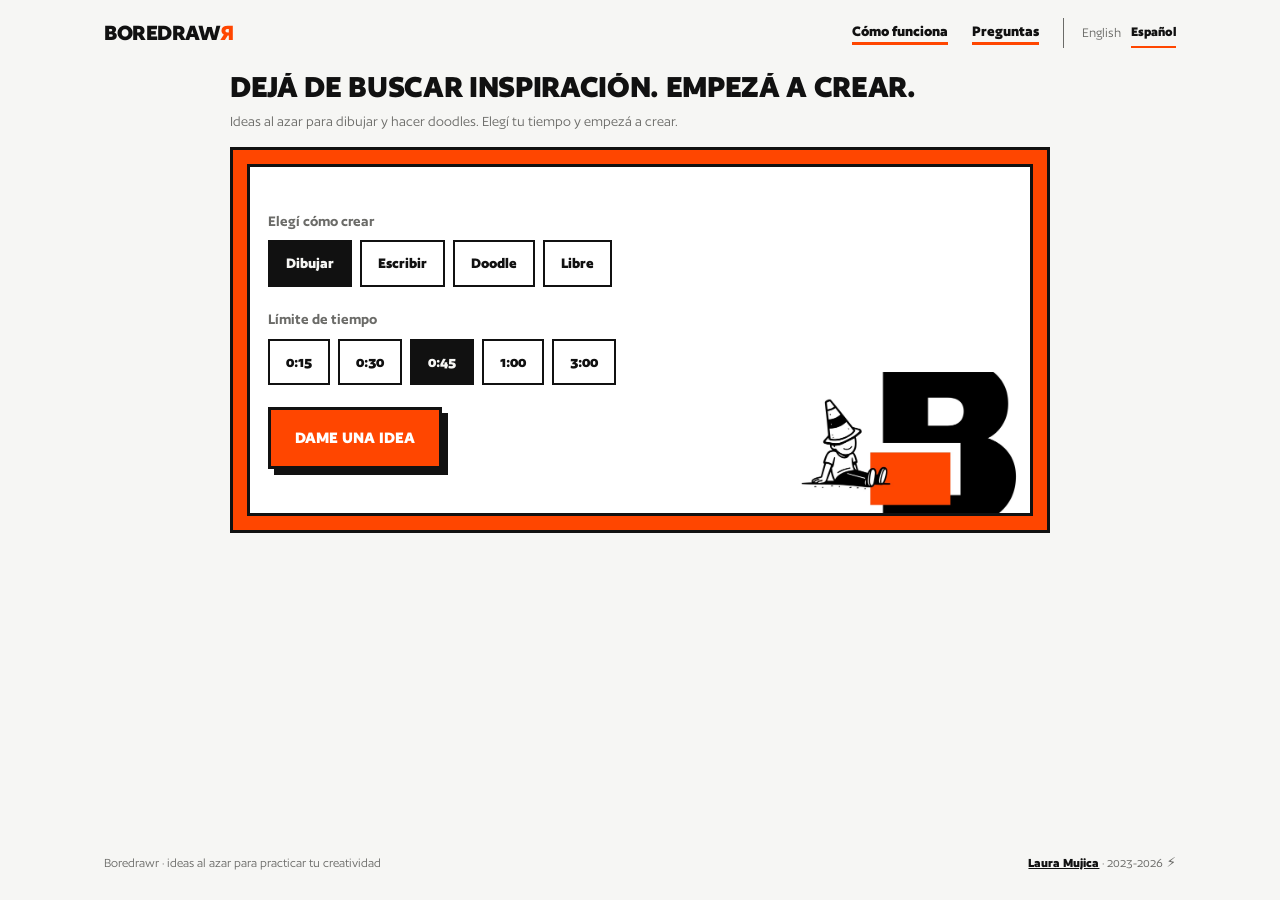
==== es/index.html @ 7db86c0b "Add Spanish web app with language switcher and gender-aware prompts" ====
<!DOCTYPE html>
<html lang="es">
<head>
<!-- Google tag (gtag.js) -->
<script async src="https://www.googletagmanager.com/gtag/js?id=G-VSSH24MEQZ"></script>
<script>
  window.dataLayer = window.dataLayer || [];
  function gtag(){dataLayer.push(arguments);}
  gtag('js', new Date());
  gtag('config', 'G-VSSH24MEQZ');
</script>
<meta charset="utf-8">
<meta name="viewport" content="width=device-width, initial-scale=1, viewport-fit=cover">
<title>Boredrawr — Ideas gratis para dibujar y hacer doodles</title>
<meta name="description" content="Encontrá una idea al azar para dibujar o hacer doodles. Elegí entre 15 segundos y 3 minutos y empezá a crear. Gratis y sin registrarte.">
<meta name="author" content="Laura Mujica">
<link rel="canonical" href="https://boredrawr.web.app/es/">
<link rel="alternate" hreflang="en" href="https://boredrawr.web.app/">
<link rel="alternate" hreflang="es" href="https://boredrawr.web.app/es/">
<link rel="alternate" hreflang="x-default" href="https://boredrawr.web.app/">
<meta property="og:locale" content="es_AR">
<meta property="og:locale:alternate" content="en_US">
<meta property="og:type" content="website">
<meta property="og:site_name" content="Boredrawr">
<meta property="og:title" content="Boredrawr — Dejá de buscar inspiración. Empezá a crear.">
<meta property="og:description" content="Una idea al azar. Un tiempo breve. Algo que creás vos. Probá ideas gratis para dibujar, hacer doodles, escribir o explorar cualquier medio. Sin registrarte.">
<meta property="og:url" content="https://boredrawr.web.app/es/">
<meta property="og:image" content="https://boredrawr.web.app/img/boredrawr-social.png?v=fa2564079792">
<meta property="og:image:width" content="1201">
<meta property="og:image:height" content="631">
<meta property="og:image:alt" content="Boredrawr — ideas gratis para dibujar y hacer doodles con un límite de tiempo.">
<meta name="twitter:card" content="summary_large_image">
<meta name="twitter:title" content="Boredrawr — Dejá de buscar inspiración. Empezá a crear.">
<meta name="twitter:description" content="Ideas gratis para dibujar y hacer doodles en un ejercicio creativo breve. Elegí un tiempo y empezá a crear. Sin registrarte.">
<meta name="twitter:image" content="https://boredrawr.web.app/img/boredrawr-social.png?v=fa2564079792">
<meta name="twitter:image:alt" content="Boredrawr — ideas gratis para dibujar y hacer doodles con un límite de tiempo.">
<link rel="icon" type="image/png" href="/img/favicon.png">
<link rel="stylesheet" href="/css/styles.css?v=a667f4f087">
<script type="application/ld+json">
{
  "@context": "https://schema.org",
  "@graph": [
    {
      "@type": "WebSite",
      "@id": "https://boredrawr.web.app/es/#website",
      "url": "https://boredrawr.web.app/es/",
      "name": "Boredrawr",
      "inLanguage": "es",
      "description": "Ideas gratis para dibujar, hacer doodles, escribir y practicar tu creatividad con un límite de tiempo."
    },
    {
      "@type": "WebApplication",
      "@id": "https://boredrawr.web.app/es/#webapp",
      "url": "https://boredrawr.web.app/es/",
      "name": "Boredrawr",
      "description": "Ideas gratis para dibujar, hacer doodles, escribir y practicar tu creatividad con un límite de tiempo.",
      "applicationCategory": "EntertainmentApplication",
      "operatingSystem": "Any",
      "browserRequirements": "Un navegador moderno con JavaScript habilitado",
      "inLanguage": "es",
      "isAccessibleForFree": true,
      "offers": {
        "@type": "Offer",
        "price": "0",
        "priceCurrency": "USD"
      },
      "creator": {
        "@type": "Person",
        "name": "Laura Mujica",
        "url": "https://lauramujica.com/"
      }
    }
  ]
}
</script>
</head>
<body>
<div class="wrap top">
<header>
  <a class="logo" href="#top" aria-label="Boredrawr">BOREDRAW<i>R</i></a>
  <nav class="header-links" aria-label="Acerca de Boredrawr">
    <button class="nav" id="openHow" type="button">Cómo funciona</button>
    <button class="nav" id="openFaq" type="button">Preguntas</button>
    <span class="language-switch" role="group" aria-label="Idioma">
      <a href="/" lang="en" hreflang="en">English</a>
      <a href="/es/" lang="es" hreflang="es" aria-current="page">Español</a>
    </span>
  </nav>
</header>

<main id="top">
<div class="hero">
  <div>
    <h1>Dejá de buscar inspiración. Empezá a crear.</h1>
    <p class="intro">Ideas al azar para dibujar y hacer doodles. Elegí tu tiempo y empezá a crear.</p>
  </div>

  <div class="tool" id="app">
    <div class="panel" aria-live="polite">
      <!-- Setup -->
      <div id="setup" class="state">
        <div class="hero-img"><img src="/img/brwr-hero.jpg" alt="Personaje con un cono de tránsito en la cabeza, sentado junto a la B de Boredrawr" width="1200" height="675"></div>
        <div class="controls">
        <div><h2 class="field-label">Elegí cómo crear</h2>
          <div class="chips" id="modes" role="group" aria-label="Modo creativo"></div></div>
        <div><h2 class="field-label">Límite de tiempo</h2>
          <div class="chips" id="times" role="group" aria-label="Límite de tiempo"></div></div>
        <div class="row"><button class="btn" id="go" disabled>Dame una idea</button></div>
        <p id="promptError" role="status" hidden>No se pudieron cargar las ideas. Revisá tu conexión y volvé a intentar.</p>
        <div class="count" id="count"><span></span><button type="button" class="reset" aria-label="Reiniciar contador" title="Reiniciar contador"><svg width="16" height="16" viewBox="0 0 24 24" fill="none" stroke="currentColor" stroke-width="2.2" stroke-linecap="round" stroke-linejoin="round" aria-hidden="true"><path d="M3 12a9 9 0 1 0 3-6.7L3 8"/><path d="M3 3v5h5"/></svg></button></div>
        </div>
      </div>
      <!-- Running -->
      <div id="run" class="state" hidden>
        <div class="timer" id="clock">00:45</div>
        <div class="bar"><b id="fill"></b></div>
        <div class="prompt"><small>Tu idea al azar</small><strong id="ptext"></strong></div>
        <div class="row">
          <button class="btn ghost" id="finish">Ya terminé</button>
        </div>
      </div>
      <!-- Finished -->
      <div id="end" class="state" hidden>
        <div class="done-msg" id="endmsg">Se terminó el tiempo.</div>
        <div class="prompt"><small>Esto creaste</small><strong id="pdone"></strong></div>
        <div class="row">
          <button class="btn" id="again">Otra idea</button>
          <button class="btn ghost" id="back">Cambiar opciones</button>
        </div>
        <div class="count" id="count2"><span></span><button type="button" class="reset" aria-label="Reiniciar contador" title="Reiniciar contador"><svg width="16" height="16" viewBox="0 0 24 24" fill="none" stroke="currentColor" stroke-width="2.2" stroke-linecap="round" stroke-linejoin="round" aria-hidden="true"><path d="M3 12a9 9 0 1 0 3-6.7L3 8"/><path d="M3 3v5h5"/></svg></button></div>
      </div>
    </div>
  </div>
</div>
</main>
</div>

<dialog id="how" aria-label="Acerca de Boredrawr">
  <button class="close" id="closeHow" type="button" aria-label="Cerrar">Cerrar</button>
  <div class="m-top two">
    <h2>Cuando la hoja en blanco no es el verdadero problema</h2>
    <div>
      <p>Los bloqueos creativos no siempre aparecen por falta de ideas. A veces, lo más difícil es elegir por dónde empezar.</p>
      <p>Boredrawr es una web app gratuita que genera ideas al azar para dibujar y hacer doodles. También podés escribir o elegir un medio libre. Elegí un modo creativo, un tiempo y una idea inesperada para interpretar.</p>
      <p>Dibujá una nube impaciente. Hacé un doodle de un faro sospechoso sin levantar el lápiz. Escribí desde el punto de vista de una tostadora dormilona. O elegí el modo Libre y usá cualquier medio.</p>
      <p>Sin cuentas, sin galerías para recorrer ni preparativos largos. Solo un pequeño ejercicio creativo para empezar a hacer.</p>
      <div class="callout">Dale impulso a tu creatividad. El resultado no tiene que ser perfecto.</div>
    </div>
  </div>
  <div class="m-bottom">
    <h2>Cómo funciona</h2>
    <ol class="steps">
      <li><b>Elegí cómo crear</b><span>Dibujá, hacé doodles, escribí o usá cualquier medio.</span></li>
      <li><b>Elegí un límite de tiempo</b><span>Elegí 15, 30 o 45 segundos, 1 minuto o 3 minutos.</span></li>
      <li><b>Recibí una idea al azar</b><span>Una combinación inesperada te da un punto de partida.</span></li>
      <li><b>Creá algo</b><span>Interpretá la idea hasta que termine el tiempo, o terminá cuando quieras.</span></li>
    </ol>
  </div>
</dialog>

<dialog id="faqDialog" class="faq-dialog" aria-labelledby="faqTitle">
  <div class="faq-heading">
    <div><span class="faq-kicker">Algunas respuestas antes de crear</span><h2 id="faqTitle">Preguntas frecuentes</h2></div>
    <button class="close" id="closeFaq" type="button" aria-label="Cerrar preguntas frecuentes">Cerrar</button>
  </div>
  <div class="faq">
    <details><summary><span class="faq-number">01</span><span>¿Qué es Boredrawr?</span></summary><p>Boredrawr es una web app gratuita que genera ideas al azar para dibujar, hacer doodles, escribir y explorar otras actividades creativas. Funciona en tu navegador.</p></details>
    <details><summary><span class="faq-number">02</span><span>¿Cómo funciona el generador de ideas?</span></summary><p>Combina un adjetivo, un personaje u objeto y una instrucción según el modo que elijas. Cada idea propone una pequeña actividad creativa para interpretar a tu manera.</p></details>
    <details><summary><span class="faq-number">03</span><span>¿Necesito saber dibujar?</span></summary><p>No. Podés usar Boredrawr para un boceto rápido, un doodle sencillo, un párrafo corto o un experimento en cualquier medio.</p></details>
    <details><summary><span class="faq-number">04</span><span>¿Puedo usarlo para escribir?</span></summary><p>Sí. El modo Escribir te propone un párrafo desde el punto de vista del personaje u objeto de tu idea.</p></details>
    <details><summary><span class="faq-number">05</span><span>¿Qué hace el modo Libre?</span></summary><p>El modo Libre te da un tema sin limitar el medio. Vos decidís cómo interpretarlo.</p></details>
    <details><summary><span class="faq-number">06</span><span>¿Cuánto dura cada ejercicio?</span></summary><p>Podés elegir 15, 30 o 45 segundos, 1 minuto o 3 minutos. También podés terminar antes de que se acabe el tiempo.</p></details>
    <details><summary><span class="faq-number">07</span><span>¿Boredrawr es gratis?</span></summary><p>Sí. Podés usar el generador de ideas sin pagar ni crear una cuenta.</p></details>
    <details><summary><span class="faq-number">08</span><span>¿Boredrawr guarda lo que hago?</span></summary><p>Boredrawr no guarda tus dibujos ni tus textos. Solo guarda un contador de ejercicios completados en el navegador del dispositivo que usás.</p></details>
  </div>
</dialog>



<div class="wrap"><footer><span>Boredrawr · ideas al azar para practicar tu creatividad</span><span><a href="https://lauramujica.com/" target="_blank">Laura Mujica</a> · 2023-2026 ⚡</span></footer></div>

<script src="/js/app.js?v=01582b9e4e" defer></script>
</body>
</html>
---- css/styles.css ----
@font-face{font-family:'Author';font-weight:400;font-style:normal;font-display:swap;src:url('../fonts/Author-Regular.otf') format('opentype')}
@font-face{font-family:'Author';font-weight:600;font-style:normal;font-display:swap;src:url('../fonts/Author-Semibold.otf') format('opentype')}
@font-face{font-family:'Author';font-weight:700;font-style:normal;font-display:swap;src:url('../fonts/Author-Bold.otf') format('opentype')}

:root{--bg:#f6f6f4;--ink:#111;--muted:#6b6b68;--card:#fff;--orange:#FF4600;--on-orange:#fff;--line:#111;
box-sizing:border-box;padding-top:env(safe-area-inset-top,0px);padding-bottom:env(safe-area-inset-bottom,0px)}
@media (prefers-color-scheme:dark){:root:not([data-theme="light"]){--bg:#141414;--ink:#f6f6f4;--muted:#a3a39f;--card:#1e1e1e;--line:#f6f6f4}}
:root[data-theme="dark"]{--bg:#141414;--ink:#f6f6f4;--muted:#a3a39f;--card:#1e1e1e;--line:#f6f6f4}
html{scroll-padding-top:env(safe-area-inset-top,0px)}
*{box-sizing:border-box}
body{margin:0;background:var(--bg);color:var(--ink);font-family:'Author',system-ui,sans-serif;line-height:1.4;display:flex;flex-direction:column;height:100vh;height:calc(100dvh - env(safe-area-inset-top,0px) - env(safe-area-inset-bottom,0px));overflow:hidden}
.wrap{max-width:1120px;width:100%;margin:0 auto;padding:0 24px}.top{flex:1;min-height:0;display:flex;flex-direction:column}
header{display:flex;justify-content:space-between;align-items:center;padding:16px 0}
.logo{font-weight:700;font-size:1.5rem;letter-spacing:-.02em;text-decoration:none;color:var(--ink)}
.logo i{font-style:normal;display:inline-block;transform:scaleX(-1);color:var(--orange)}
header .nav{font:inherit;font-weight:700;color:var(--ink);background:none;border:0;border-bottom:3px solid var(--orange);padding:0;cursor:pointer}header .nav:focus-visible{outline:3px solid var(--orange);outline-offset:4px}
h1,h2{font-weight:700;text-transform:uppercase;line-height:1;letter-spacing:-.01em;margin:0}
h1{font-size:clamp(1.5rem,3vw,2.1rem)}
h2{font-size:clamp(1.8rem,4vw,2.8rem)}
main{flex:1;min-height:0;display:flex}.hero{display:flex;flex-direction:column;gap:14px;width:100%;max-width:820px;margin:0 auto;padding:4px 0 clamp(20px,6vh,64px);min-height:0}
.hero p.lead{font-size:1.2rem;color:var(--muted);max-width:30ch;margin:24px 0 0}
.tool{background:var(--orange);padding:clamp(10px,2vh,14px);border:3px solid var(--line);flex:1 1 0;min-height:0;max-height:386px;display:flex}
.panel{background:var(--card);border:3px solid var(--line);position:relative;--pad:clamp(12px,3vh,18px);padding:var(--pad);flex:1;min-height:0;overflow:auto;display:flex;flex-direction:column}
.panel .field-label{margin:0 0 8px;font-size:1rem;font-weight:600;color:var(--muted)}
.chips{display:flex;flex-wrap:wrap;gap:8px}
.chip{font:inherit;font-weight:700;background:var(--card);color:var(--ink);border:2px solid var(--line);padding:10px 16px;cursor:pointer}
.chip[aria-pressed="true"]{background:var(--ink);color:var(--bg)}
.chip:focus-visible,.btn:focus-visible{outline:3px solid var(--orange);outline-offset:2px}
.btn{font:inherit;font-weight:700;font-size:1.1rem;text-transform:uppercase;background:var(--orange);color:var(--on-orange);border:3px solid var(--line);padding:16px 24px;cursor:pointer;box-shadow:6px 6px 0 var(--line);transition:transform .08s,box-shadow .08s}
.btn:active{transform:translate(4px,4px);box-shadow:2px 2px 0 var(--line)}
.btn.ghost{background:var(--card);color:var(--ink)}
.row{display:flex;gap:12px;flex-wrap:wrap}.state{display:flex;flex-direction:column;gap:clamp(10px,2vh,20px);flex:1;min-height:0}.hero-img{position:absolute;right:0;bottom:0;width:min(32%,300px,42vh);pointer-events:none;line-height:0}.hero-img img{width:100%;height:auto;mix-blend-mode:multiply}@media (prefers-color-scheme:dark){:root:not([data-theme="light"]) .hero-img img{mix-blend-mode:normal}}:root[data-theme="dark"] .hero-img img{mix-blend-mode:normal}.controls{position:relative;z-index:1}
.controls{display:flex;flex-direction:column;gap:clamp(12px,2.4vh,28px)}#setup{justify-content:center;gap:clamp(12px,2.4vh,28px)}
.state{gap:12px}.state > :not(.prompt){flex-shrink:0}
.prompt{background:var(--orange);color:var(--on-orange);padding:16px 28px;box-shadow:8px 8px 0 var(--line);flex:1;min-height:120px;display:flex;flex-direction:column;justify-content:safe center;margin-right:8px;margin-bottom:8px}
.prompt small{display:block;font-weight:700;opacity:.9;margin-bottom:8px;flex-shrink:0}
.prompt strong{display:block;font-size:clamp(1.5rem,min(5vw,7vh),3.6rem);font-weight:700;text-transform:uppercase;line-height:1.05;overflow-wrap:anywhere;flex-shrink:0}
.timer{font-size:clamp(2.4rem,5vh,3rem);font-weight:700;font-variant-numeric:tabular-nums;line-height:1}
.bar{height:10px;background:color-mix(in srgb,var(--ink) 15%,transparent)}
.bar b{display:block;height:100%;width:100%;background:var(--orange);transition:width .25s linear}
.done-msg{font-size:clamp(1.4rem,4vh,2rem);font-weight:700;text-transform:uppercase;line-height:1.05}
.count{color:var(--muted);font-size:.95rem;display:flex;align-items:center;gap:6px}.reset{background:none;border:0;padding:4px;cursor:pointer;color:var(--muted);line-height:0}.reset:hover{color:var(--ink)}.reset:focus-visible{outline:3px solid var(--orange);outline-offset:2px}
[hidden]{display:none!important}
section.band{padding:72px 0;border-top:3px solid var(--line)}
dialog{background:transparent;color:var(--ink);border:3px solid var(--line);padding:0;width:calc(100% - 32px);max-width:960px;max-height:calc(100% - 32px);overflow:auto;margin:auto}dialog::backdrop{background:rgba(0,0,0,.65)}
.m-top{background:var(--bg);padding:clamp(48px,8vh,72px) 40px clamp(20px,4vh,44px)}.m-bottom{background:#141414;color:#f6f6f4;padding:clamp(20px,4vh,40px) 40px}dialog h2{font-size:clamp(1.3rem,min(3.4vw,4.2vh),2.4rem)}dialog .two p{font-size:clamp(.9rem,2.1vh,1.1rem);margin-bottom:clamp(8px,1.6vh,16px)}dialog .callout{font-size:clamp(1rem,2.4vh,1.2rem);padding:clamp(12px,2vh,20px) 20px;margin-top:clamp(12px,2vh,24px)}dialog .steps{margin-top:clamp(14px,3vh,32px);gap:16px}dialog .steps b{font-size:clamp(1rem,2.3vh,1.2rem)}dialog .steps span{font-size:clamp(.85rem,2vh,1rem)}
dialog .close{position:absolute;top:16px;right:16px;font:inherit;font-weight:700;background:none;color:var(--ink);border:2px solid var(--line);padding:6px 12px;cursor:pointer}dialog .close:focus-visible{outline:3px solid var(--orange);outline-offset:2px}
@media (max-width:820px){.m-top{padding:clamp(44px,7vh,64px) 20px clamp(16px,3vh,28px);gap:14px}.m-bottom{padding:clamp(16px,3vh,28px) 20px}}
.steps{list-style:none;padding:0;margin:40px 0 0;display:grid;grid-template-columns:repeat(4,1fr);gap:24px}
.steps li{border-top:3px solid var(--orange);padding-top:16px}
.steps b{display:block;font-size:1.2rem;text-transform:uppercase;font-weight:700}
.steps span{color:#b9b9b4}
.two{display:grid;grid-template-columns:1fr 1fr;gap:48px;align-items:start}
.two p{font-size:1.15rem;margin:0 0 16px;max-width:46ch}
.callout{background:var(--orange);color:var(--on-orange);padding:20px 24px;font-weight:700;text-transform:uppercase;font-size:1.3rem;box-shadow:8px 8px 0 var(--line);margin-top:24px}
footer{padding:10px 0 clamp(14px,3vh,28px);color:var(--muted);font-size:.85rem;display:flex;justify-content:space-between;flex-wrap:wrap;gap:8px}footer a{color:var(--ink);font-weight:700}
@media (max-width:820px){.two{grid-template-columns:1fr;gap:32px}.steps{grid-template-columns:1fr 1fr}}
@media (max-width:520px){.chips{gap:6px}.chip{padding:7px 10px;font-size:.9rem}.btn{padding:12px 18px;font-size:1rem}.panel .field-label{margin-bottom:6px}.tool{padding:8px}.prompt{padding:16px}footer{font-size:.8rem}}
@media (max-width:820px){dialog{max-height:calc(100% - 16px);width:calc(100% - 16px)}dialog h2{font-size:1.15rem}dialog .two p{font-size:.86rem;line-height:1.3;margin-bottom:8px}dialog .callout{font-size:.95rem;padding:10px 14px;margin-top:10px;box-shadow:5px 5px 0 var(--line)}dialog .steps{gap:10px 14px;margin-top:12px}dialog .steps li{padding-top:10px}dialog .steps b{font-size:.95rem}dialog .steps span{font-size:.8rem;line-height:1.25}dialog .close{top:10px;right:10px;padding:4px 10px}.m-top{padding-top:44px}}
@media (prefers-reduced-motion:reduce){*{transition:none!important}}

/* Descriptive copy and information stay separate from the prompt controls. */
.intro{margin:8px 0 0;color:var(--muted);font-size:clamp(.9rem,1.7vh,1rem);line-height:1.4;max-width:100%}
.panel .field-label{text-transform:none;line-height:1.4;letter-spacing:normal}
.faq{background:var(--bg);padding:clamp(24px,4vh,40px) 40px}
.faq h2{margin-bottom:20px;font-size:clamp(1.3rem,3vw,2rem)}
.faq details{border-top:1px solid var(--muted);padding:14px 0}
.faq summary{font-weight:600;cursor:pointer}
.faq summary:focus-visible{outline:3px solid var(--orange);outline-offset:4px}
.faq p{margin:12px 0 0;max-width:68ch;line-height:1.5}
@media(max-width:820px){.faq{padding:24px 20px}}

.hero h1{text-wrap:balance}

.header-links{display:flex;align-items:center;justify-content:flex-end;flex-wrap:wrap;gap:24px}
.language-switch{display:flex;gap:10px;align-items:center;padding-left:18px;border-left:1px solid var(--muted);font-size:.9rem}
.language-switch a{color:var(--muted);text-decoration:none;padding:4px 0}
.language-switch a[aria-current="page"]{color:var(--ink);font-weight:700;border-bottom:2px solid var(--orange)}
.language-switch a:focus-visible{outline:3px solid var(--orange);outline-offset:3px}
@media(max-width:620px){header{gap:16px;align-items:flex-start}.logo{flex-shrink:0}.header-links{gap:10px 16px;font-size:.9rem}.language-switch{flex-basis:100%;justify-content:flex-end;border-left:0;padding-left:0;font-size:.85rem}}
.faq-dialog{max-width:760px;border-color:#111;background:#fff;color:#111}
.faq-heading{position:sticky;top:0;z-index:2;display:flex;align-items:flex-start;justify-content:space-between;gap:24px;background:var(--orange);color:#111;padding:28px 32px;border-bottom:3px solid #111}
.faq-kicker{display:block;font-size:.9rem;font-weight:600;margin-bottom:10px}
.faq-heading h2{font-size:clamp(1.5rem,3vw,2.4rem);max-width:18ch}
.faq-dialog .close{position:static;flex-shrink:0;border-color:#111;background:#111;color:#fff;padding:8px 12px}
.faq-dialog .close:focus-visible{outline-color:#fff}
.faq-dialog .faq{background:#fff;color:#111;padding:12px 32px 28px}
.faq-dialog .faq details{border-top:0;border-bottom:2px solid #111;padding:0}
.faq-dialog .faq summary{display:flex;align-items:center;gap:14px;list-style:none;padding:18px 0;font-size:1.05rem}
.faq-dialog .faq summary::-webkit-details-marker{display:none}
.faq-number{display:flex;align-items:center;justify-content:center;width:32px;height:32px;flex-shrink:0;background:var(--orange);color:#111;font-size:.85rem;font-weight:700}
.faq-dialog .faq summary::after{content:'+';margin-left:auto;padding-left:10px;color:var(--orange);font-size:1.7rem;font-weight:700;line-height:1}
.faq-dialog .faq details[open] summary::after{content:'−'}
.faq-dialog .faq p{margin:0 0 20px 46px;padding:0 0 0 16px;border-left:3px solid var(--orange);font-size:1rem;line-height:1.55}
@media(max-width:520px){.header-links{gap:16px}.faq-heading{padding:22px 20px;gap:14px}.faq-dialog .faq{padding:8px 20px 20px}.faq-heading h2{font-size:1.4rem}.faq-kicker{font-size:.8rem}.faq-dialog .faq summary{font-size:.95rem;gap:10px}.faq-dialog .faq p{margin-left:42px}}
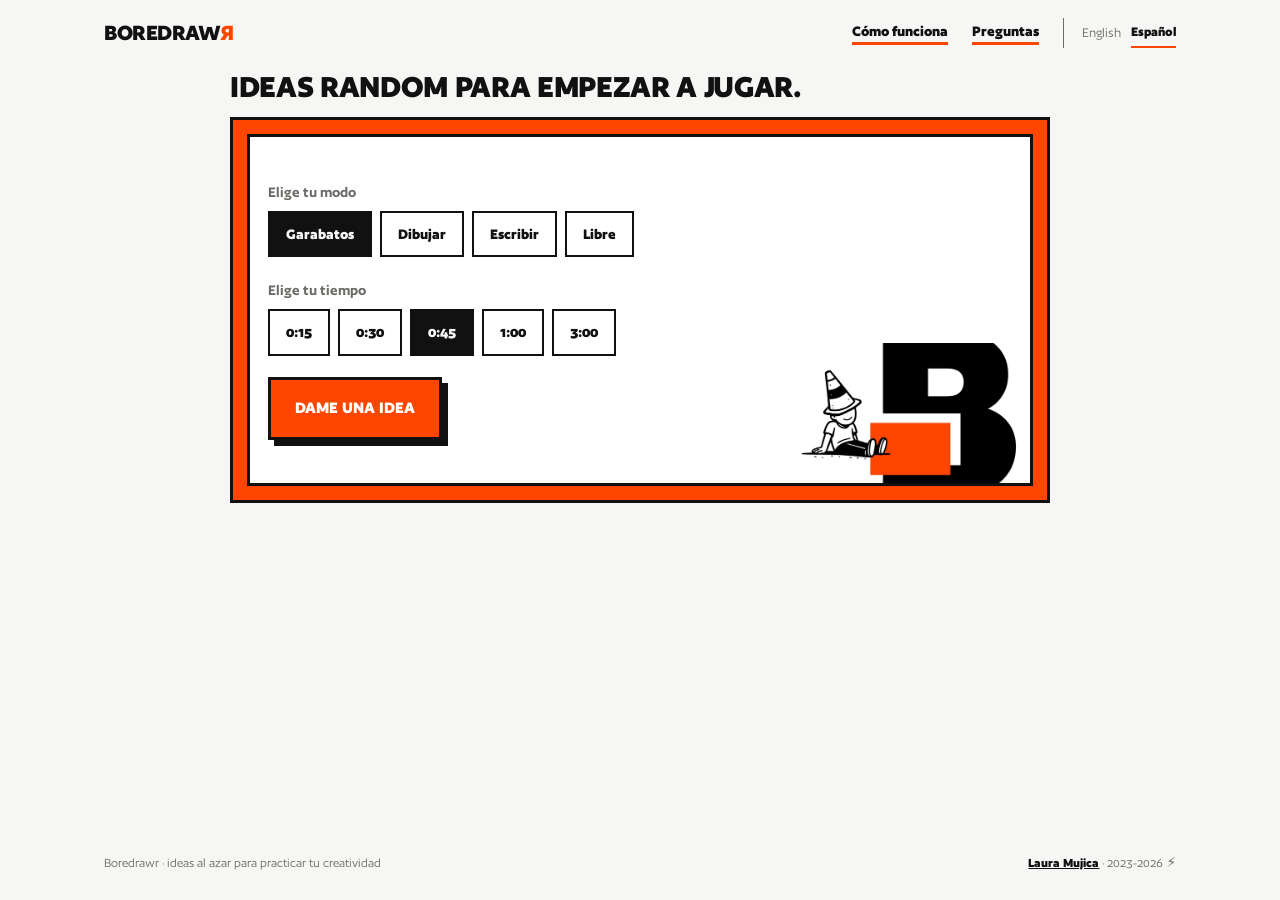
==== commit bce6d243: "Refine Spanish copy, prioritize doodling and explain the brand name" ====
--- a/es/index.html
+++ b/es/index.html
@@ -11,29 +11,28 @@
 </script>
 <meta charset="utf-8">
 <meta name="viewport" content="width=device-width, initial-scale=1, viewport-fit=cover">
-<title>Boredrawr — Ideas gratis para dibujar y hacer doodles</title>
-<meta name="description" content="Encontrá una idea al azar para dibujar o hacer doodles. Elegí entre 15 segundos y 3 minutos y empezá a crear. Gratis y sin registrarte.">
+<title>Boredrawr — Ideas random para dibujar y hacer garabatos</title>
+<meta name="description" content="Encuentra una idea al azar para dibujar o hacer garabatos. Elige entre 15 segundos y 3 minutos y empieza a crear. Gratis y sin registrarte.">
 <meta name="author" content="Laura Mujica">
 <link rel="canonical" href="https://boredrawr.web.app/es/">
 <link rel="alternate" hreflang="en" href="https://boredrawr.web.app/">
 <link rel="alternate" hreflang="es" href="https://boredrawr.web.app/es/">
 <link rel="alternate" hreflang="x-default" href="https://boredrawr.web.app/">
-<meta property="og:locale" content="es_AR">
 <meta property="og:locale:alternate" content="en_US">
 <meta property="og:type" content="website">
 <meta property="og:site_name" content="Boredrawr">
-<meta property="og:title" content="Boredrawr — Dejá de buscar inspiración. Empezá a crear.">
-<meta property="og:description" content="Una idea al azar. Un tiempo breve. Algo que creás vos. Probá ideas gratis para dibujar, hacer doodles, escribir o explorar cualquier medio. Sin registrarte.">
+<meta property="og:title" content="Boredrawr — Ideas random para empezar a jugar.">
+<meta property="og:description" content="Una idea al azar. Un tiempo breve. Algo que creas tú. Prueba ideas gratis para dibujar, hacer garabatos, escribir o explorar cualquier medio. Sin registrarte.">
 <meta property="og:url" content="https://boredrawr.web.app/es/">
 <meta property="og:image" content="https://boredrawr.web.app/img/boredrawr-social.png?v=fa2564079792">
 <meta property="og:image:width" content="1201">
 <meta property="og:image:height" content="631">
-<meta property="og:image:alt" content="Boredrawr — ideas gratis para dibujar y hacer doodles con un límite de tiempo.">
+<meta property="og:image:alt" content="Boredrawr — ideas gratis para dibujar y hacer garabatos con un límite de tiempo.">
 <meta name="twitter:card" content="summary_large_image">
-<meta name="twitter:title" content="Boredrawr — Dejá de buscar inspiración. Empezá a crear.">
-<meta name="twitter:description" content="Ideas gratis para dibujar y hacer doodles en un ejercicio creativo breve. Elegí un tiempo y empezá a crear. Sin registrarte.">
+<meta name="twitter:title" content="Boredrawr — Ideas random para empezar a jugar.">
+<meta name="twitter:description" content="Ideas random para dibujar y hacer garabatos en un ejercicio creativo breve. Elige un tiempo y empieza a crear. Sin registrarte.">
 <meta name="twitter:image" content="https://boredrawr.web.app/img/boredrawr-social.png?v=fa2564079792">
-<meta name="twitter:image:alt" content="Boredrawr — ideas gratis para dibujar y hacer doodles con un límite de tiempo.">
+<meta name="twitter:image:alt" content="Boredrawr — ideas gratis para dibujar y hacer garabatos con un límite de tiempo.">
 <link rel="icon" type="image/png" href="/img/favicon.png">
 <link rel="stylesheet" href="/css/styles.css?v=a667f4f087">
 <script type="application/ld+json">
@@ -46,14 +45,14 @@
       "url": "https://boredrawr.web.app/es/",
       "name": "Boredrawr",
       "inLanguage": "es",
-      "description": "Ideas gratis para dibujar, hacer doodles, escribir y practicar tu creatividad con un límite de tiempo."
+      "description": "Ideas gratis para dibujar, hacer garabatos, escribir y practicar tu creatividad con un límite de tiempo."
     },
     {
       "@type": "WebApplication",
       "@id": "https://boredrawr.web.app/es/#webapp",
       "url": "https://boredrawr.web.app/es/",
       "name": "Boredrawr",
-      "description": "Ideas gratis para dibujar, hacer doodles, escribir y practicar tu creatividad con un límite de tiempo.",
+      "description": "Ideas gratis para dibujar, hacer garabatos, escribir y practicar tu creatividad con un límite de tiempo.",
       "applicationCategory": "EntertainmentApplication",
       "operatingSystem": "Any",
       "browserRequirements": "Un navegador moderno con JavaScript habilitado",
@@ -91,8 +90,7 @@
 <main id="top">
 <div class="hero">
   <div>
-    <h1>Dejá de buscar inspiración. Empezá a crear.</h1>
-    <p class="intro">Ideas al azar para dibujar y hacer doodles. Elegí tu tiempo y empezá a crear.</p>
+    <h1>Ideas random para empezar a jugar.</h1>
   </div>
 
   <div class="tool" id="app">
@@ -101,12 +99,12 @@
       <div id="setup" class="state">
         <div class="hero-img"><img src="/img/brwr-hero.jpg" alt="Personaje con un cono de tránsito en la cabeza, sentado junto a la B de Boredrawr" width="1200" height="675"></div>
         <div class="controls">
-        <div><h2 class="field-label">Elegí cómo crear</h2>
+        <div><h2 class="field-label">Elige tu modo</h2>
           <div class="chips" id="modes" role="group" aria-label="Modo creativo"></div></div>
-        <div><h2 class="field-label">Límite de tiempo</h2>
+        <div><h2 class="field-label">Elige tu tiempo</h2>
           <div class="chips" id="times" role="group" aria-label="Límite de tiempo"></div></div>
         <div class="row"><button class="btn" id="go" disabled>Dame una idea</button></div>
-        <p id="promptError" role="status" hidden>No se pudieron cargar las ideas. Revisá tu conexión y volvé a intentar.</p>
+        <p id="promptError" role="status" hidden>No se pudieron cargar las ideas. Revisa tu conexión y vuelve a intentar.</p>
         <div class="count" id="count"><span></span><button type="button" class="reset" aria-label="Reiniciar contador" title="Reiniciar contador"><svg width="16" height="16" viewBox="0 0 24 24" fill="none" stroke="currentColor" stroke-width="2.2" stroke-linecap="round" stroke-linejoin="round" aria-hidden="true"><path d="M3 12a9 9 0 1 0 3-6.7L3 8"/><path d="M3 3v5h5"/></svg></button></div>
         </div>
       </div>
@@ -141,8 +139,8 @@
     <h2>Cuando la hoja en blanco no es el verdadero problema</h2>
     <div>
       <p>Los bloqueos creativos no siempre aparecen por falta de ideas. A veces, lo más difícil es elegir por dónde empezar.</p>
-      <p>Boredrawr es una web app gratuita que genera ideas al azar para dibujar y hacer doodles. También podés escribir o elegir un medio libre. Elegí un modo creativo, un tiempo y una idea inesperada para interpretar.</p>
-      <p>Dibujá una nube impaciente. Hacé un doodle de un faro sospechoso sin levantar el lápiz. Escribí desde el punto de vista de una tostadora dormilona. O elegí el modo Libre y usá cualquier medio.</p>
+      <p>Boredrawr es una web app gratuita que genera ideas al azar para dibujar y hacer garabatos. También puedes escribir o elegir un medio libre. Elige un modo creativo, un tiempo y una idea inesperada para interpretar.</p>
+      <p>Dibuja una nube impaciente. Haz un garabato de un faro sospechoso sin levantar el lápiz. Escribe desde el punto de vista de una tostadora dormilona. O elige el modo Libre y usa cualquier medio.</p>
       <p>Sin cuentas, sin galerías para recorrer ni preparativos largos. Solo un pequeño ejercicio creativo para empezar a hacer.</p>
       <div class="callout">Dale impulso a tu creatividad. El resultado no tiene que ser perfecto.</div>
     </div>
@@ -150,10 +148,10 @@
   <div class="m-bottom">
     <h2>Cómo funciona</h2>
     <ol class="steps">
-      <li><b>Elegí cómo crear</b><span>Dibujá, hacé doodles, escribí o usá cualquier medio.</span></li>
-      <li><b>Elegí un límite de tiempo</b><span>Elegí 15, 30 o 45 segundos, 1 minuto o 3 minutos.</span></li>
-      <li><b>Recibí una idea al azar</b><span>Una combinación inesperada te da un punto de partida.</span></li>
-      <li><b>Creá algo</b><span>Interpretá la idea hasta que termine el tiempo, o terminá cuando quieras.</span></li>
+      <li><b>Elige tu modo</b><span>Dibuja, haz garabatos, escribe o usa cualquier medio.</span></li>
+      <li><b>Elige tu tiempo</b><span>Elige 15, 30 o 45 segundos, 1 minuto o 3 minutos.</span></li>
+      <li><b>Recibe una idea al azar</b><span>Una combinación inesperada te da un punto de partida.</span></li>
+      <li><b>Crea algo</b><span>Usa papel y lápiz o tu herramienta preferida. Puedes terminar cuando quieras.</span></li>
     </ol>
   </div>
 </dialog>
@@ -164,14 +162,15 @@
     <button class="close" id="closeFaq" type="button" aria-label="Cerrar preguntas frecuentes">Cerrar</button>
   </div>
   <div class="faq">
-    <details><summary><span class="faq-number">01</span><span>¿Qué es Boredrawr?</span></summary><p>Boredrawr es una web app gratuita que genera ideas al azar para dibujar, hacer doodles, escribir y explorar otras actividades creativas. Funciona en tu navegador.</p></details>
+    <details><summary><span class="faq-number">01</span><span>¿Qué es Boredrawr?</span></summary><p>Boredrawr es una web app gratuita que genera ideas al azar para dibujar, hacer garabatos, escribir y explorar otras actividades creativas. Funciona en tu navegador.</p></details>
     <details><summary><span class="faq-number">02</span><span>¿Cómo funciona el generador de ideas?</span></summary><p>Combina un adjetivo, un personaje u objeto y una instrucción según el modo que elijas. Cada idea propone una pequeña actividad creativa para interpretar a tu manera.</p></details>
-    <details><summary><span class="faq-number">03</span><span>¿Necesito saber dibujar?</span></summary><p>No. Podés usar Boredrawr para un boceto rápido, un doodle sencillo, un párrafo corto o un experimento en cualquier medio.</p></details>
+    <details><summary><span class="faq-number">03</span><span>¿Necesito saber dibujar?</span></summary><p>No. Puedes usar Boredrawr para un boceto rápido, un garabato sencillo, un párrafo corto o un experimento en cualquier medio.</p></details>
     <details><summary><span class="faq-number">04</span><span>¿Puedo usarlo para escribir?</span></summary><p>Sí. El modo Escribir te propone un párrafo desde el punto de vista del personaje u objeto de tu idea.</p></details>
-    <details><summary><span class="faq-number">05</span><span>¿Qué hace el modo Libre?</span></summary><p>El modo Libre te da un tema sin limitar el medio. Vos decidís cómo interpretarlo.</p></details>
-    <details><summary><span class="faq-number">06</span><span>¿Cuánto dura cada ejercicio?</span></summary><p>Podés elegir 15, 30 o 45 segundos, 1 minuto o 3 minutos. También podés terminar antes de que se acabe el tiempo.</p></details>
-    <details><summary><span class="faq-number">07</span><span>¿Boredrawr es gratis?</span></summary><p>Sí. Podés usar el generador de ideas sin pagar ni crear una cuenta.</p></details>
-    <details><summary><span class="faq-number">08</span><span>¿Boredrawr guarda lo que hago?</span></summary><p>Boredrawr no guarda tus dibujos ni tus textos. Solo guarda un contador de ejercicios completados en el navegador del dispositivo que usás.</p></details>
+    <details><summary><span class="faq-number">05</span><span>¿Qué hace el modo Libre?</span></summary><p>El modo Libre te da un tema sin limitar el medio. Tú decides cómo interpretarlo.</p></details>
+    <details><summary><span class="faq-number">06</span><span>¿Cuánto dura cada ejercicio?</span></summary><p>Puedes elegir 15, 30 o 45 segundos, 1 minuto o 3 minutos. También puedes terminar antes de que se acabe el tiempo.</p></details>
+    <details><summary><span class="faq-number">07</span><span>¿Boredrawr es gratis?</span></summary><p>Sí. Puedes usar el generador de ideas sin pagar ni crear una cuenta.</p></details>
+    <details><summary><span class="faq-number">08</span><span>¿Boredrawr guarda lo que hago?</span></summary><p>Boredrawr no guarda tus dibujos ni tus textos. Solo guarda un contador de ejercicios completados en el navegador del dispositivo que usas.</p></details>
+    <details><summary><span class="faq-number">09</span><span>¿De dónde viene el nombre Boredrawr?</span></summary><p>Se pronuncia aproximadamente «bor-dróuer», con un sonido cercano al inglés. Boredrawr combina tres palabras en inglés: <b>bored</b> (aburrido), <b>draw</b> (dibujar) y <b>drawer</b> (cajón). El aburrimiento se convierte en una invitación a dibujar, y el cajón suma un juego: imagina abrirlo y sacar una idea inesperada. Nunca sabes del todo qué encontrarás ni adónde te llevará.</p></details>
   </div>
 </dialog>
 
@@ -179,6 +178,6 @@
 
 <div class="wrap"><footer><span>Boredrawr · ideas al azar para practicar tu creatividad</span><span><a href="https://lauramujica.com/" target="_blank">Laura Mujica</a> · 2023-2026 ⚡</span></footer></div>
 
-<script src="/js/app.js?v=01582b9e4e" defer></script>
+<script src="/js/app.js?v=752061d4e9" defer></script>
 </body>
 </html>
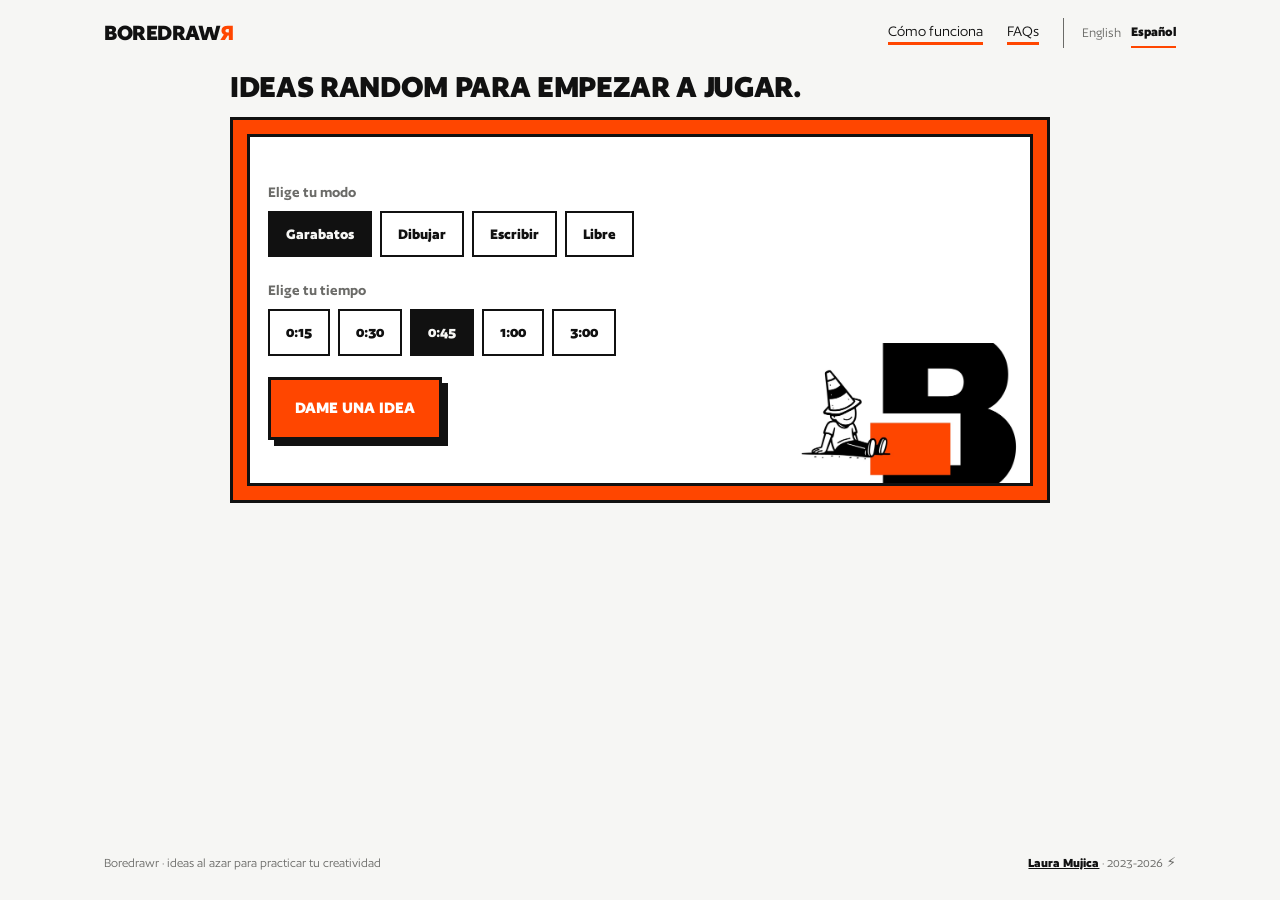
==== commit f3173169: "Refine FAQs and add contact email with accessible copy button" ====
--- a/es/index.html
+++ b/es/index.html
@@ -34,7 +34,7 @@
 <meta name="twitter:image" content="https://boredrawr.web.app/img/boredrawr-social.png?v=fa2564079792">
 <meta name="twitter:image:alt" content="Boredrawr — ideas gratis para dibujar y hacer garabatos con un límite de tiempo.">
 <link rel="icon" type="image/png" href="/img/favicon.png">
-<link rel="stylesheet" href="/css/styles.css?v=a667f4f087">
+<link rel="stylesheet" href="/css/styles.css?v=d7c8f49b7b">
 <script type="application/ld+json">
 {
   "@context": "https://schema.org",
@@ -79,7 +79,7 @@
   <a class="logo" href="#top" aria-label="Boredrawr">BOREDRAW<i>R</i></a>
   <nav class="header-links" aria-label="Acerca de Boredrawr">
     <button class="nav" id="openHow" type="button">Cómo funciona</button>
-    <button class="nav" id="openFaq" type="button">Preguntas</button>
+    <button class="nav" id="openFaq" type="button">FAQs</button>
     <span class="language-switch" role="group" aria-label="Idioma">
       <a href="/" lang="en" hreflang="en">English</a>
       <a href="/es/" lang="es" hreflang="es" aria-current="page">Español</a>
@@ -151,26 +151,27 @@
       <li><b>Elige tu modo</b><span>Dibuja, haz garabatos, escribe o usa cualquier medio.</span></li>
       <li><b>Elige tu tiempo</b><span>Elige 15, 30 o 45 segundos, 1 minuto o 3 minutos.</span></li>
       <li><b>Recibe una idea al azar</b><span>Una combinación inesperada te da un punto de partida.</span></li>
-      <li><b>Crea algo</b><span>Usa papel y lápiz o tu herramienta preferida. Puedes terminar cuando quieras.</span></li>
+      <li><b>Crea algo</b><span>Usa papel y lápiz o tu herramienta preferida.</span></li>
     </ol>
   </div>
 </dialog>
 
 <dialog id="faqDialog" class="faq-dialog" aria-labelledby="faqTitle">
   <div class="faq-heading">
-    <div><span class="faq-kicker">Algunas respuestas antes de crear</span><h2 id="faqTitle">Preguntas frecuentes</h2></div>
+    <div><h2 id="faqTitle">Preguntas frecuentes</h2></div>
     <button class="close" id="closeFaq" type="button" aria-label="Cerrar preguntas frecuentes">Cerrar</button>
   </div>
   <div class="faq">
     <details><summary><span class="faq-number">01</span><span>¿Qué es Boredrawr?</span></summary><p>Boredrawr es una web app gratuita que genera ideas al azar para dibujar, hacer garabatos, escribir y explorar otras actividades creativas. Funciona en tu navegador.</p></details>
-    <details><summary><span class="faq-number">02</span><span>¿Cómo funciona el generador de ideas?</span></summary><p>Combina un adjetivo, un personaje u objeto y una instrucción según el modo que elijas. Cada idea propone una pequeña actividad creativa para interpretar a tu manera.</p></details>
-    <details><summary><span class="faq-number">03</span><span>¿Necesito saber dibujar?</span></summary><p>No. Puedes usar Boredrawr para un boceto rápido, un garabato sencillo, un párrafo corto o un experimento en cualquier medio.</p></details>
-    <details><summary><span class="faq-number">04</span><span>¿Puedo usarlo para escribir?</span></summary><p>Sí. El modo Escribir te propone un párrafo desde el punto de vista del personaje u objeto de tu idea.</p></details>
-    <details><summary><span class="faq-number">05</span><span>¿Qué hace el modo Libre?</span></summary><p>El modo Libre te da un tema sin limitar el medio. Tú decides cómo interpretarlo.</p></details>
-    <details><summary><span class="faq-number">06</span><span>¿Cuánto dura cada ejercicio?</span></summary><p>Puedes elegir 15, 30 o 45 segundos, 1 minuto o 3 minutos. También puedes terminar antes de que se acabe el tiempo.</p></details>
-    <details><summary><span class="faq-number">07</span><span>¿Boredrawr es gratis?</span></summary><p>Sí. Puedes usar el generador de ideas sin pagar ni crear una cuenta.</p></details>
-    <details><summary><span class="faq-number">08</span><span>¿Boredrawr guarda lo que hago?</span></summary><p>Boredrawr no guarda tus dibujos ni tus textos. Solo guarda un contador de ejercicios completados en el navegador del dispositivo que usas.</p></details>
-    <details><summary><span class="faq-number">09</span><span>¿De dónde viene el nombre Boredrawr?</span></summary><p>Se pronuncia aproximadamente «bor-dróuer», con un sonido cercano al inglés. Boredrawr combina tres palabras en inglés: <b>bored</b> (aburrido), <b>draw</b> (dibujar) y <b>drawer</b> (cajón). El aburrimiento se convierte en una invitación a dibujar, y el cajón suma un juego: imagina abrirlo y sacar una idea inesperada. Nunca sabes del todo qué encontrarás ni adónde te llevará.</p></details>
+    <details><summary><span class="faq-number">02</span><span>¿De dónde viene el nombre Boredrawr?</span></summary><p>Se pronuncia aproximadamente «bor-dróuer», con un sonido cercano al inglés. Boredrawr combina tres palabras en inglés: <b>bored</b> (aburrido), <b>draw</b> (dibujar) y <b>drawer</b> (cajón). El aburrimiento se convierte en una invitación a dibujar, y el cajón suma un juego: imagina abrirlo y sacar una idea inesperada. Nunca sabes del todo qué encontrarás ni adónde te llevará.</p></details>
+    <details><summary><span class="faq-number">03</span><span>¿Cómo funciona el generador de ideas?</span></summary><p>Combina un adjetivo, un personaje u objeto y una instrucción según el modo que elijas. Cada idea propone una pequeña actividad creativa para interpretar a tu manera.</p></details>
+    <details><summary><span class="faq-number">04</span><span>¿Necesito saber dibujar?</span></summary><p>No. Puedes usar Boredrawr para un boceto rápido, un garabato sencillo, un párrafo corto o un experimento en cualquier medio.</p></details>
+    <details><summary><span class="faq-number">05</span><span>¿Puedo usarlo para escribir?</span></summary><p>Sí. El modo Escribir te propone un párrafo desde el punto de vista del personaje u objeto de tu idea.</p></details>
+    <details><summary><span class="faq-number">06</span><span>¿Qué hace el modo Libre?</span></summary><p>El modo Libre te da un tema sin limitar el medio. Tú decides cómo interpretarlo.</p></details>
+    <details><summary><span class="faq-number">07</span><span>¿Cuánto dura cada ejercicio?</span></summary><p>Puedes elegir 15, 30 o 45 segundos, 1 minuto o 3 minutos. También puedes terminar antes de que se acabe el tiempo.</p></details>
+    <details><summary><span class="faq-number">08</span><span>¿Boredrawr es gratis?</span></summary><p>Sí. Puedes usar el generador de ideas sin pagar ni crear una cuenta.</p></details>
+    <details><summary><span class="faq-number">09</span><span>¿Boredrawr guarda lo que hago?</span></summary><p>Boredrawr no guarda tus dibujos ni tus textos. Solo guarda un contador de ejercicios completados en el navegador del dispositivo que usas.</p></details>
+    <details><summary><span class="faq-number">10</span><span>¿Puedo enviar sugerencias o pedir otro idioma?</span></summary><p>¡Claro! Envía tus sugerencias, pedidos de nuevos idiomas o consultas a <span class="faq-contact"><a id="contactEmail" href="mailto:hello@lauramujica.com">hello@lauramujica.com</a><button id="copyEmail" class="copy-email" type="button" aria-label="Copiar correo electrónico" title="Copiar correo electrónico"><svg width="18" height="18" viewBox="0 0 24 24" fill="none" stroke="currentColor" stroke-width="2" stroke-linecap="round" stroke-linejoin="round" aria-hidden="true"><rect x="8" y="8" width="12" height="12" rx="2"/><path d="M16 8V4a2 2 0 0 0-2-2H4a2 2 0 0 0-2 2v10a2 2 0 0 0 2 2h4"/></svg></button></span><span id="copyEmailStatus" class="copy-status" role="status" aria-live="polite"></span></p></details>
   </div>
 </dialog>
 
@@ -178,6 +179,6 @@
 
 <div class="wrap"><footer><span>Boredrawr · ideas al azar para practicar tu creatividad</span><span><a href="https://lauramujica.com/" target="_blank">Laura Mujica</a> · 2023-2026 ⚡</span></footer></div>
 
-<script src="/js/app.js?v=752061d4e9" defer></script>
+<script src="/js/app.js?v=ee901ebe08" defer></script>
 </body>
 </html>
--- a/css/styles.css
+++ b/css/styles.css
@@ -13,7 +13,7 @@
 header{display:flex;justify-content:space-between;align-items:center;padding:16px 0}
 .logo{font-weight:700;font-size:1.5rem;letter-spacing:-.02em;text-decoration:none;color:var(--ink)}
 .logo i{font-style:normal;display:inline-block;transform:scaleX(-1);color:var(--orange)}
-header .nav{font:inherit;font-weight:700;color:var(--ink);background:none;border:0;border-bottom:3px solid var(--orange);padding:0;cursor:pointer}header .nav:focus-visible{outline:3px solid var(--orange);outline-offset:4px}
+header .nav{font:inherit;font-weight:400;color:var(--ink);background:none;border:0;border-bottom:3px solid var(--orange);padding:0;cursor:pointer}header .nav:focus-visible{outline:3px solid var(--orange);outline-offset:4px}
 h1,h2{font-weight:700;text-transform:uppercase;line-height:1;letter-spacing:-.01em;margin:0}
 h1{font-size:clamp(1.5rem,3vw,2.1rem)}
 h2{font-size:clamp(1.8rem,4vw,2.8rem)}
@@ -80,7 +80,7 @@
 @media(max-width:620px){header{gap:16px;align-items:flex-start}.logo{flex-shrink:0}.header-links{gap:10px 16px;font-size:.9rem}.language-switch{flex-basis:100%;justify-content:flex-end;border-left:0;padding-left:0;font-size:.85rem}}
 .faq-dialog{max-width:760px;border-color:#111;background:#fff;color:#111}
 .faq-heading{position:sticky;top:0;z-index:2;display:flex;align-items:flex-start;justify-content:space-between;gap:24px;background:var(--orange);color:#111;padding:28px 32px;border-bottom:3px solid #111}
-.faq-kicker{display:block;font-size:.9rem;font-weight:600;margin-bottom:10px}
+
 .faq-heading h2{font-size:clamp(1.5rem,3vw,2.4rem);max-width:18ch}
 .faq-dialog .close{position:static;flex-shrink:0;border-color:#111;background:#111;color:#fff;padding:8px 12px}
 .faq-dialog .close:focus-visible{outline-color:#fff}
@@ -92,4 +92,6 @@
 .faq-dialog .faq summary::after{content:'+';margin-left:auto;padding-left:10px;color:var(--orange);font-size:1.7rem;font-weight:700;line-height:1}
 .faq-dialog .faq details[open] summary::after{content:'−'}
 .faq-dialog .faq p{margin:0 0 20px 46px;padding:0 0 0 16px;border-left:3px solid var(--orange);font-size:1rem;line-height:1.55}
-@media(max-width:520px){.header-links{gap:16px}.faq-heading{padding:22px 20px;gap:14px}.faq-dialog .faq{padding:8px 20px 20px}.faq-heading h2{font-size:1.4rem}.faq-kicker{font-size:.8rem}.faq-dialog .faq summary{font-size:.95rem;gap:10px}.faq-dialog .faq p{margin-left:42px}}
+@media(max-width:520px){.header-links{gap:16px}.faq-heading{padding:22px 20px;gap:14px}.faq-dialog .faq{padding:8px 20px 20px}.faq-heading h2{font-size:1.4rem}.faq-dialog .faq summary{font-size:.95rem;gap:10px}.faq-dialog .faq p{margin-left:42px}}
+
+.faq-contact{display:inline-flex;align-items:center;gap:8px;flex-wrap:wrap;max-width:100%}.faq-contact a{color:inherit;overflow-wrap:anywhere}.copy-email{display:inline-flex;align-items:center;justify-content:center;width:36px;height:36px;flex-shrink:0;border:2px solid #111;background:#fff;color:#111;cursor:pointer}.copy-email:hover{background:var(--orange)}.copy-email:focus-visible{outline:3px solid var(--orange);outline-offset:3px}.copy-status{display:block;font-size:.9rem}.copy-status:empty{display:none}
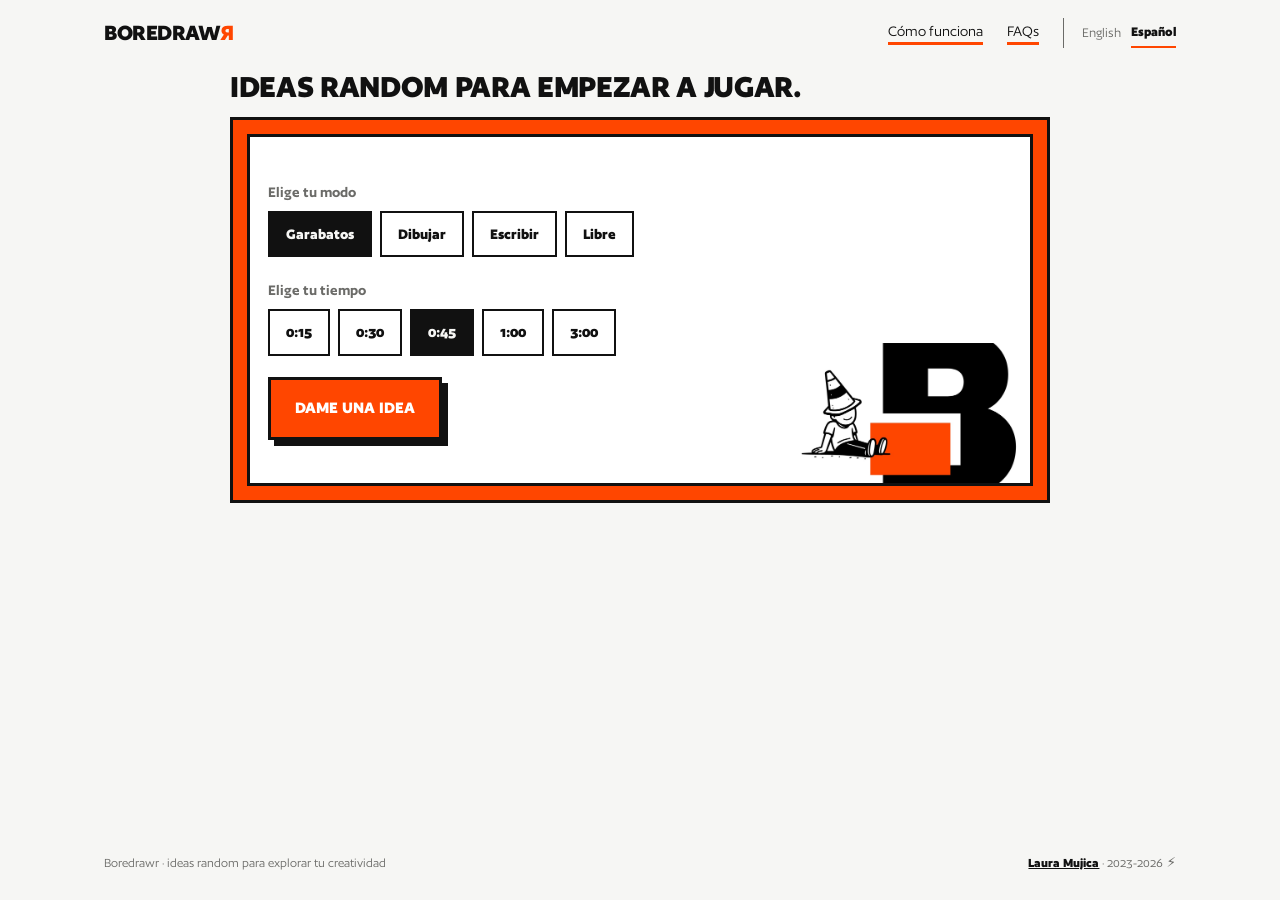
==== commit ff21a1c7: "Align bilingual SEO and social previews with new brand images" ====
--- a/es/index.html
+++ b/es/index.html
@@ -11,8 +11,8 @@
 </script>
 <meta charset="utf-8">
 <meta name="viewport" content="width=device-width, initial-scale=1, viewport-fit=cover">
-<title>Boredrawr — Ideas random para dibujar y hacer garabatos</title>
-<meta name="description" content="Encuentra una idea al azar para dibujar o hacer garabatos. Elige entre 15 segundos y 3 minutos y empieza a crear. Gratis y sin registrarte.">
+<title>Boredrawr — Generador de ideas para dibujar y hacer garabatos</title>
+<meta name="description" content="Generador de ideas random para dibujar y hacer garabatos. Elige un tiempo de 15 segundos a 3 minutos y explora tu creatividad, sin presión.">
 <meta name="author" content="Laura Mujica">
 <link rel="canonical" href="https://boredrawr.web.app/es/">
 <link rel="alternate" hreflang="en" href="https://boredrawr.web.app/">
@@ -21,20 +21,20 @@
 <meta property="og:locale:alternate" content="en_US">
 <meta property="og:type" content="website">
 <meta property="og:site_name" content="Boredrawr">
-<meta property="og:title" content="Boredrawr — Ideas random para empezar a jugar.">
-<meta property="og:description" content="Una idea al azar. Un tiempo breve. Algo que creas tú. Prueba ideas gratis para dibujar, hacer garabatos, escribir o explorar cualquier medio. Sin registrarte.">
+<meta property="og:title" content="Boredrawr — Ideas random para explorar tu creatividad.">
+<meta property="og:description" content="Dibuja. Garabatea. Improvisa. Un momento para soltar la mano.">
 <meta property="og:url" content="https://boredrawr.web.app/es/">
-<meta property="og:image" content="https://boredrawr.web.app/img/boredrawr-social.png?v=fa2564079792">
+<meta property="og:image" content="https://boredrawr.web.app/img/boredrawr-social-es.png?v=b3587d9e0334">
 <meta property="og:image:width" content="1201">
 <meta property="og:image:height" content="631">
-<meta property="og:image:alt" content="Boredrawr — ideas gratis para dibujar y hacer garabatos con un límite de tiempo.">
+<meta property="og:image:alt" content="Boredrawr — Ideas random para explorar tu creatividad. Dibuja. Garabatea. Improvisa. Un momento para soltar la mano.">
 <meta name="twitter:card" content="summary_large_image">
-<meta name="twitter:title" content="Boredrawr — Ideas random para empezar a jugar.">
-<meta name="twitter:description" content="Ideas random para dibujar y hacer garabatos en un ejercicio creativo breve. Elige un tiempo y empieza a crear. Sin registrarte.">
-<meta name="twitter:image" content="https://boredrawr.web.app/img/boredrawr-social.png?v=fa2564079792">
-<meta name="twitter:image:alt" content="Boredrawr — ideas gratis para dibujar y hacer garabatos con un límite de tiempo.">
+<meta name="twitter:title" content="Boredrawr — Ideas random para explorar tu creatividad.">
+<meta name="twitter:description" content="Dibuja. Garabatea. Improvisa. Un momento para soltar la mano.">
+<meta name="twitter:image" content="https://boredrawr.web.app/img/boredrawr-social-es.png?v=b3587d9e0334">
+<meta name="twitter:image:alt" content="Boredrawr — Ideas random para explorar tu creatividad. Dibuja. Garabatea. Improvisa. Un momento para soltar la mano.">
 <link rel="icon" type="image/png" href="/img/favicon.png">
-<link rel="stylesheet" href="/css/styles.css?v=d7c8f49b7b">
+<link rel="stylesheet" href="/css/styles.css?v=05384781e5">
 <script type="application/ld+json">
 {
   "@context": "https://schema.org",
@@ -45,14 +45,14 @@
       "url": "https://boredrawr.web.app/es/",
       "name": "Boredrawr",
       "inLanguage": "es",
-      "description": "Ideas gratis para dibujar, hacer garabatos, escribir y practicar tu creatividad con un límite de tiempo."
+      "description": "Generador de ideas random para dibujar y hacer garabatos. Elige un tiempo de 15 segundos a 3 minutos y explora tu creatividad, sin presión."
     },
     {
       "@type": "WebApplication",
       "@id": "https://boredrawr.web.app/es/#webapp",
       "url": "https://boredrawr.web.app/es/",
       "name": "Boredrawr",
-      "description": "Ideas gratis para dibujar, hacer garabatos, escribir y practicar tu creatividad con un límite de tiempo.",
+      "description": "Generador de ideas random para dibujar y hacer garabatos. Elige un tiempo de 15 segundos a 3 minutos y explora tu creatividad, sin presión.",
       "applicationCategory": "EntertainmentApplication",
       "operatingSystem": "Any",
       "browserRequirements": "Un navegador moderno con JavaScript habilitado",
@@ -177,7 +177,7 @@
 
 
 
-<div class="wrap"><footer><span>Boredrawr · ideas al azar para practicar tu creatividad</span><span><a href="https://lauramujica.com/" target="_blank">Laura Mujica</a> · 2023-2026 ⚡</span></footer></div>
+<div class="wrap"><footer><span>Boredrawr · ideas random para explorar tu creatividad</span><span><a href="https://lauramujica.com/" target="_blank">Laura Mujica</a> · 2023-2026 ⚡</span></footer></div>
 
 <script src="/js/app.js?v=ee901ebe08" defer></script>
 </body>
--- a/css/styles.css
+++ b/css/styles.css
@@ -44,7 +44,7 @@
 section.band{padding:72px 0;border-top:3px solid var(--line)}
 dialog{background:transparent;color:var(--ink);border:3px solid var(--line);padding:0;width:calc(100% - 32px);max-width:960px;max-height:calc(100% - 32px);overflow:auto;margin:auto}dialog::backdrop{background:rgba(0,0,0,.65)}
 .m-top{background:var(--bg);padding:clamp(48px,8vh,72px) 40px clamp(20px,4vh,44px)}.m-bottom{background:#141414;color:#f6f6f4;padding:clamp(20px,4vh,40px) 40px}dialog h2{font-size:clamp(1.3rem,min(3.4vw,4.2vh),2.4rem)}dialog .two p{font-size:clamp(.9rem,2.1vh,1.1rem);margin-bottom:clamp(8px,1.6vh,16px)}dialog .callout{font-size:clamp(1rem,2.4vh,1.2rem);padding:clamp(12px,2vh,20px) 20px;margin-top:clamp(12px,2vh,24px)}dialog .steps{margin-top:clamp(14px,3vh,32px);gap:16px}dialog .steps b{font-size:clamp(1rem,2.3vh,1.2rem)}dialog .steps span{font-size:clamp(.85rem,2vh,1rem)}
-dialog .close{position:absolute;top:16px;right:16px;font:inherit;font-weight:700;background:none;color:var(--ink);border:2px solid var(--line);padding:6px 12px;cursor:pointer}dialog .close:focus-visible{outline:3px solid var(--orange);outline-offset:2px}
+dialog .close{position:absolute;top:16px;right:16px;font:inherit;font-weight:700;background:#111;color:#fff;border:2px solid #111;padding:6px 12px;cursor:pointer}dialog .close:focus-visible{outline:3px solid var(--orange);outline-offset:2px}
 @media (max-width:820px){.m-top{padding:clamp(44px,7vh,64px) 20px clamp(16px,3vh,28px);gap:14px}.m-bottom{padding:clamp(16px,3vh,28px) 20px}}
 .steps{list-style:none;padding:0;margin:40px 0 0;display:grid;grid-template-columns:repeat(4,1fr);gap:24px}
 .steps li{border-top:3px solid var(--orange);padding-top:16px}
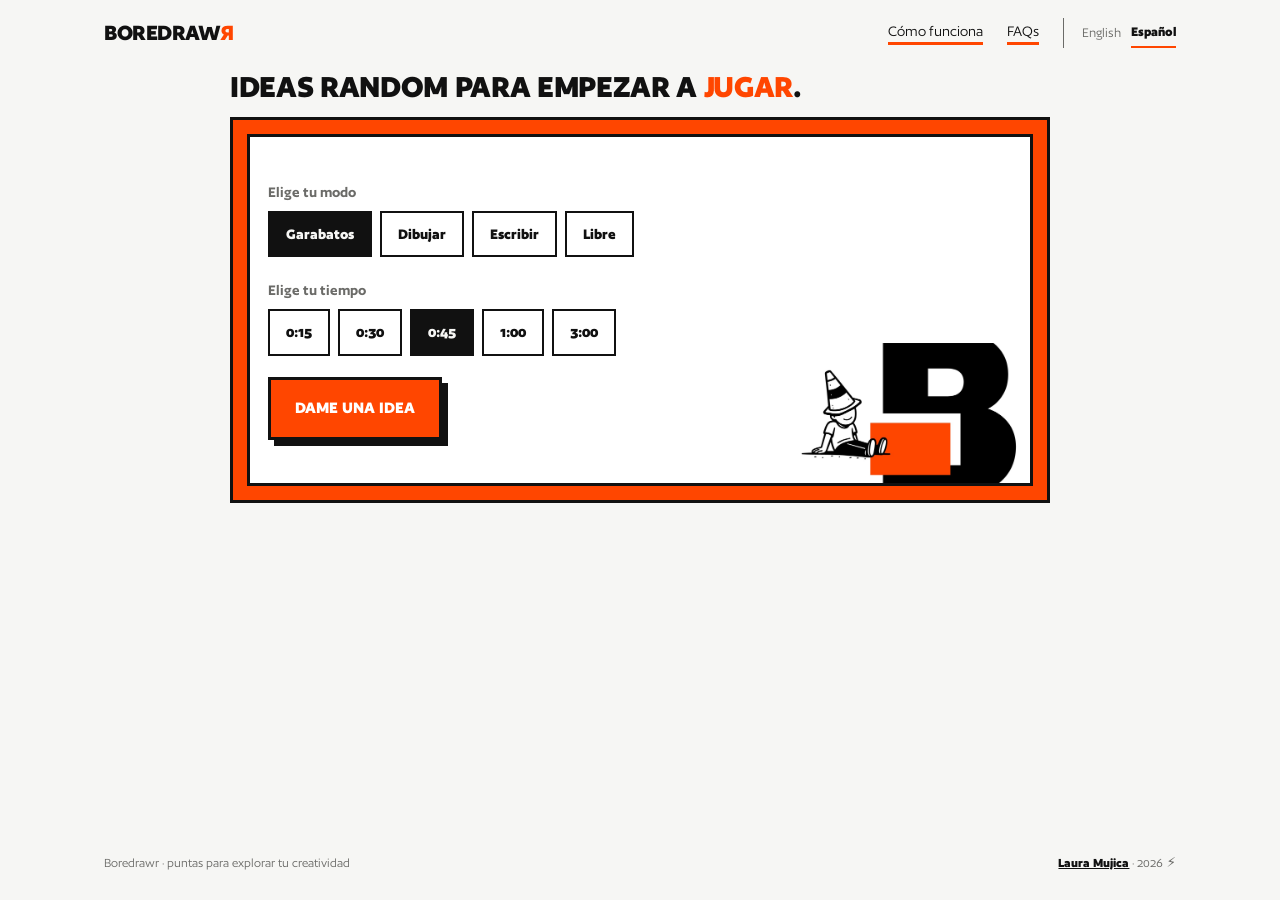
==== commit 377a1ff6: "Add mobile menu and update bilingual heading and footer styling" ====
--- a/es/index.html
+++ b/es/index.html
@@ -14,6 +14,8 @@
 <title>Boredrawr — Generador de ideas para dibujar y hacer garabatos</title>
 <meta name="description" content="Generador de ideas random para dibujar y hacer garabatos. Elige un tiempo de 15 segundos a 3 minutos y explora tu creatividad, sin presión.">
 <meta name="author" content="Laura Mujica">
+<link rel="apple-touch-icon" sizes="128x128" href="/apple-touch-icon.png">
+<meta name="apple-mobile-web-app-title" content="Boredrawr">
 <link rel="canonical" href="https://boredrawr.web.app/es/">
 <link rel="alternate" hreflang="en" href="https://boredrawr.web.app/">
 <link rel="alternate" hreflang="es" href="https://boredrawr.web.app/es/">
@@ -34,7 +36,7 @@
 <meta name="twitter:image" content="https://boredrawr.web.app/img/boredrawr-social-es.png?v=b3587d9e0334">
 <meta name="twitter:image:alt" content="Boredrawr — Ideas random para explorar tu creatividad. Dibuja. Garabatea. Improvisa. Un momento para soltar la mano.">
 <link rel="icon" type="image/png" href="/img/favicon.png">
-<link rel="stylesheet" href="/css/styles.css?v=05384781e5">
+<link rel="stylesheet" href="/css/styles.css?v=a913ea8097d8">
 <script type="application/ld+json">
 {
   "@context": "https://schema.org",
@@ -77,7 +79,8 @@
 <div class="wrap top">
 <header>
   <a class="logo" href="#top" aria-label="Boredrawr">BOREDRAW<i>R</i></a>
-  <nav class="header-links" aria-label="Acerca de Boredrawr">
+  <button class="menu-toggle" id="menuToggle" type="button" aria-expanded="false" aria-controls="headerLinks" aria-label="Abrir menú"><span aria-hidden="true"></span><span aria-hidden="true"></span><span aria-hidden="true"></span></button>
+  <nav id="headerLinks" class="header-links" aria-label="Acerca de Boredrawr">
     <button class="nav" id="openHow" type="button">Cómo funciona</button>
     <button class="nav" id="openFaq" type="button">FAQs</button>
     <span class="language-switch" role="group" aria-label="Idioma">
@@ -90,7 +93,7 @@
 <main id="top">
 <div class="hero">
   <div>
-    <h1>Ideas random para empezar a jugar.</h1>
+    <h1>Ideas random para empezar a <span class="heading-accent">jugar</span>.</h1>
   </div>
 
   <div class="tool" id="app">
@@ -177,8 +180,8 @@
 
 
 
-<div class="wrap"><footer><span>Boredrawr · ideas random para explorar tu creatividad</span><span><a href="https://lauramujica.com/" target="_blank">Laura Mujica</a> · 2023-2026 ⚡</span></footer></div>
+<div class="wrap"><footer><span>Boredrawr · puntas para explorar tu creatividad</span><span><a href="https://lauramujica.com/" target="_blank">Laura Mujica</a> · 2026 ⚡</span></footer></div>
 
-<script src="/js/app.js?v=ee901ebe08" defer></script>
+<script src="/js/app.js?v=e92c73fdef32" defer></script>
 </body>
 </html>
--- a/css/styles.css
+++ b/css/styles.css
@@ -95,3 +95,18 @@
 @media(max-width:520px){.header-links{gap:16px}.faq-heading{padding:22px 20px;gap:14px}.faq-dialog .faq{padding:8px 20px 20px}.faq-heading h2{font-size:1.4rem}.faq-dialog .faq summary{font-size:.95rem;gap:10px}.faq-dialog .faq p{margin-left:42px}}
 
 .faq-contact{display:inline-flex;align-items:center;gap:8px;flex-wrap:wrap;max-width:100%}.faq-contact a{color:inherit;overflow-wrap:anywhere}.copy-email{display:inline-flex;align-items:center;justify-content:center;width:36px;height:36px;flex-shrink:0;border:2px solid #111;background:#fff;color:#111;cursor:pointer}.copy-email:hover{background:var(--orange)}.copy-email:focus-visible{outline:3px solid var(--orange);outline-offset:3px}.copy-status{display:block;font-size:.9rem}.copy-status:empty{display:none}
+
+/* Compact navigation and centered footer on mobile. */
+.heading-accent{color:var(--orange)}
+.menu-toggle{display:none}
+@media(max-width:620px){
+ header{position:relative;align-items:center}
+ .menu-ready .menu-toggle{display:flex;flex-direction:column;justify-content:center;align-items:center;gap:5px;width:44px;height:44px;padding:10px;background:var(--orange);border:3px solid var(--line);box-shadow:4px 4px 0 var(--line);cursor:pointer;color:var(--ink)}
+ .menu-toggle span{display:block;width:20px;height:2px;background:#000}
+ .menu-toggle:focus-visible{outline:3px solid var(--orange);outline-offset:6px}
+ .menu-ready .header-links{display:none;position:absolute;top:calc(100% - 4px);right:0;z-index:10;flex-direction:column;align-items:flex-start;gap:20px;min-width:210px;padding:20px;background:var(--card);border:3px solid var(--line);box-shadow:5px 5px 0 var(--line)}
+ .menu-ready .header-links.is-open{display:flex}
+ .menu-ready .language-switch{flex-basis:auto;justify-content:flex-start;border:0;padding:0}
+ footer{flex-direction:column;align-items:center;justify-content:center;text-align:center}
+ footer>span{width:100%}
+}
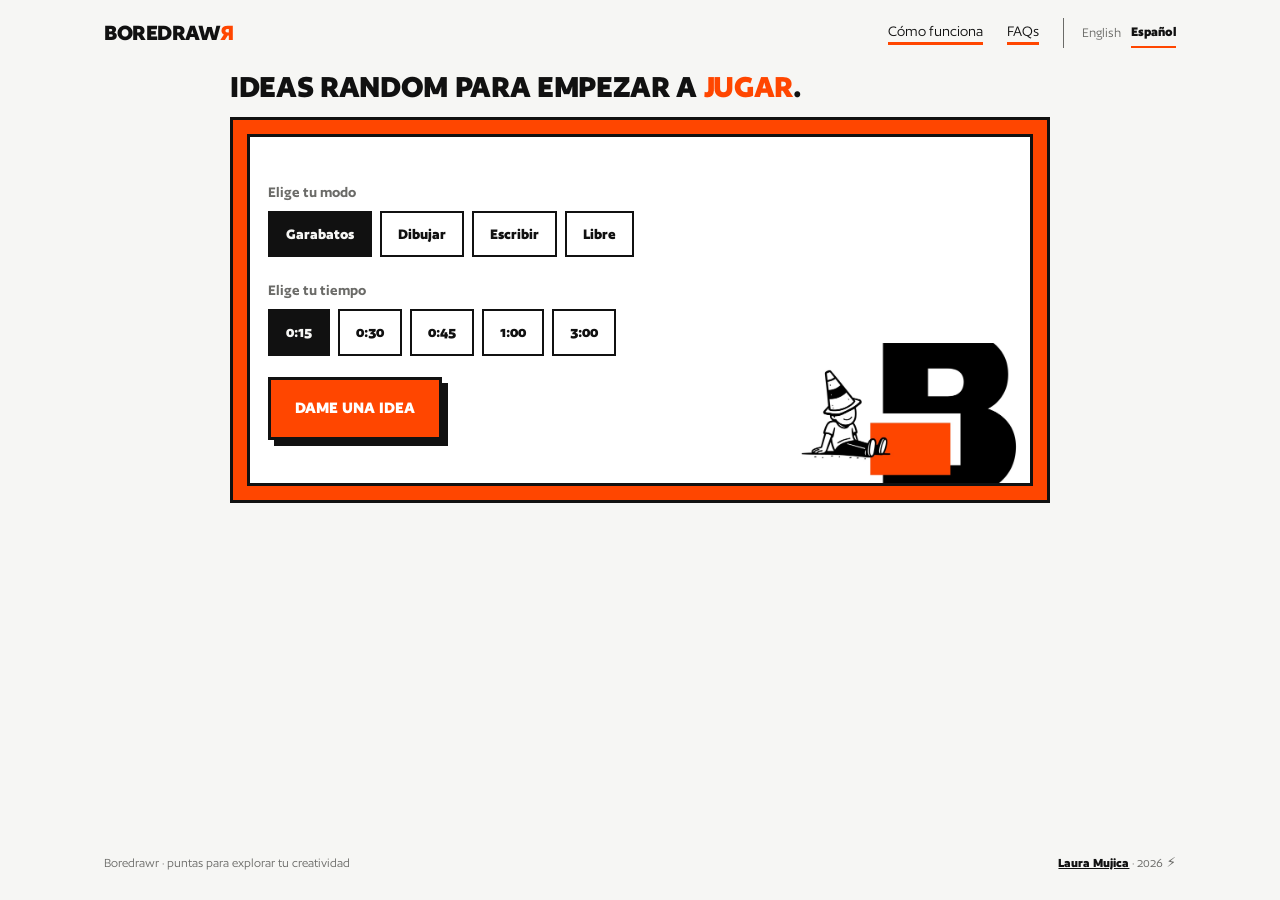
==== commit 09f35283: "Refine mobile layout and use a 15-second default timer" ====
--- a/es/index.html
+++ b/es/index.html
@@ -36,7 +36,7 @@
 <meta name="twitter:image" content="https://boredrawr.web.app/img/boredrawr-social-es.png?v=b3587d9e0334">
 <meta name="twitter:image:alt" content="Boredrawr — Ideas random para explorar tu creatividad. Dibuja. Garabatea. Improvisa. Un momento para soltar la mano.">
 <link rel="icon" type="image/png" href="/img/favicon.png">
-<link rel="stylesheet" href="/css/styles.css?v=a913ea8097d8">
+<link rel="stylesheet" href="/css/styles.css?v=721ab4e845">
 <script type="application/ld+json">
 {
   "@context": "https://schema.org",
@@ -113,7 +113,7 @@
       </div>
       <!-- Running -->
       <div id="run" class="state" hidden>
-        <div class="timer" id="clock">00:45</div>
+        <div class="timer" id="clock">00:15</div>
         <div class="bar"><b id="fill"></b></div>
         <div class="prompt"><small>Tu idea al azar</small><strong id="ptext"></strong></div>
         <div class="row">
@@ -126,7 +126,7 @@
         <div class="prompt"><small>Esto creaste</small><strong id="pdone"></strong></div>
         <div class="row">
           <button class="btn" id="again">Otra idea</button>
-          <button class="btn ghost" id="back">Cambiar opciones</button>
+          <button class="btn ghost" id="back">Opciones</button>
         </div>
         <div class="count" id="count2"><span></span><button type="button" class="reset" aria-label="Reiniciar contador" title="Reiniciar contador"><svg width="16" height="16" viewBox="0 0 24 24" fill="none" stroke="currentColor" stroke-width="2.2" stroke-linecap="round" stroke-linejoin="round" aria-hidden="true"><path d="M3 12a9 9 0 1 0 3-6.7L3 8"/><path d="M3 3v5h5"/></svg></button></div>
       </div>
@@ -182,6 +182,6 @@
 
 <div class="wrap"><footer><span>Boredrawr · puntas para explorar tu creatividad</span><span><a href="https://lauramujica.com/" target="_blank">Laura Mujica</a> · 2026 ⚡</span></footer></div>
 
-<script src="/js/app.js?v=e92c73fdef32" defer></script>
+<script src="/js/app.js?v=e31d42c010" defer></script>
 </body>
 </html>
--- a/css/styles.css
+++ b/css/styles.css
@@ -101,12 +101,26 @@
 .menu-toggle{display:none}
 @media(max-width:620px){
  header{position:relative;align-items:center}
- .menu-ready .menu-toggle{display:flex;flex-direction:column;justify-content:center;align-items:center;gap:5px;width:44px;height:44px;padding:10px;background:var(--orange);border:3px solid var(--line);box-shadow:4px 4px 0 var(--line);cursor:pointer;color:var(--ink)}
- .menu-toggle span{display:block;width:20px;height:2px;background:#000}
+ .menu-ready .menu-toggle{display:flex;flex-direction:column;justify-content:center;align-items:center;gap:3px;width:32px;height:32px;padding:6px;background:transparent;border:2px solid var(--line);box-shadow:3px 3px 0 var(--line);cursor:pointer;color:var(--ink)}
+ .menu-toggle span{display:block;width:16px;height:2px;background:var(--ink)}
  .menu-toggle:focus-visible{outline:3px solid var(--orange);outline-offset:6px}
  .menu-ready .header-links{display:none;position:absolute;top:calc(100% - 4px);right:0;z-index:10;flex-direction:column;align-items:flex-start;gap:20px;min-width:210px;padding:20px;background:var(--card);border:3px solid var(--line);box-shadow:5px 5px 0 var(--line)}
  .menu-ready .header-links.is-open{display:flex}
- .menu-ready .language-switch{flex-basis:auto;justify-content:flex-start;border:0;padding:0}
+ .menu-ready .language-switch{flex-basis:auto;justify-content:flex-start;width:100%;border:0;border-top:1px solid var(--muted);padding:14px 0 0}
  footer{flex-direction:column;align-items:center;justify-content:center;text-align:center}
  footer>span{width:100%}
 }
+
+@media(max-width:620px){.logo{display:inline-flex;align-items:baseline;font-size:1.75rem;line-height:1;white-space:nowrap}.logo i{display:block;font:inherit;line-height:1;transform-origin:center}}
+
+/* Keep the activity frame and heading together in the mobile viewport. */
+@media(max-width:620px){
+ .hero{justify-content:center;padding:12px 0;gap:18px}
+ .hero>div:first-child{flex-shrink:0}
+ .hero h1{text-align:center}
+ .tool{flex:0 1 386px}
+ .hero-img{width:min(40%,220px,42vh)}
+ #setup .count{max-width:calc(60% - 8px)}
+ .count>span{min-width:0;overflow-wrap:anywhere}
+ .count .reset{flex-shrink:0}
+}
